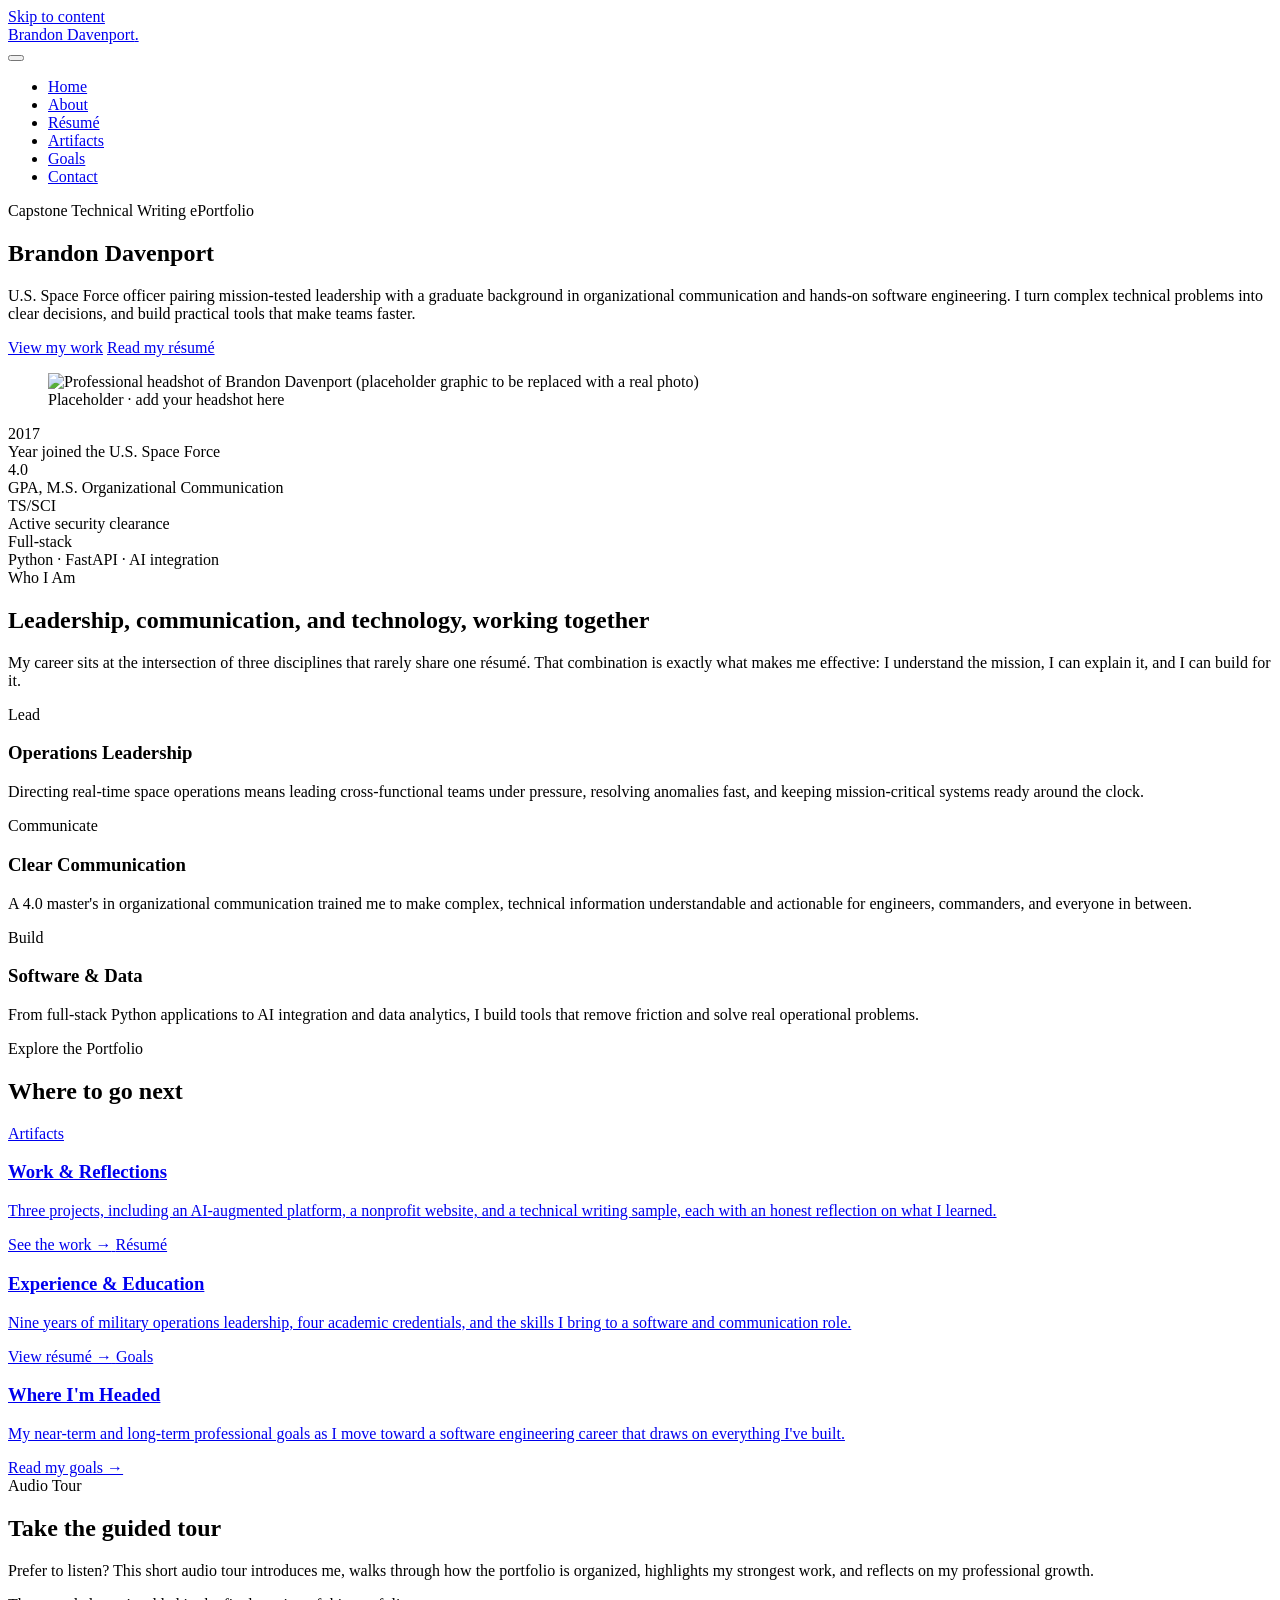
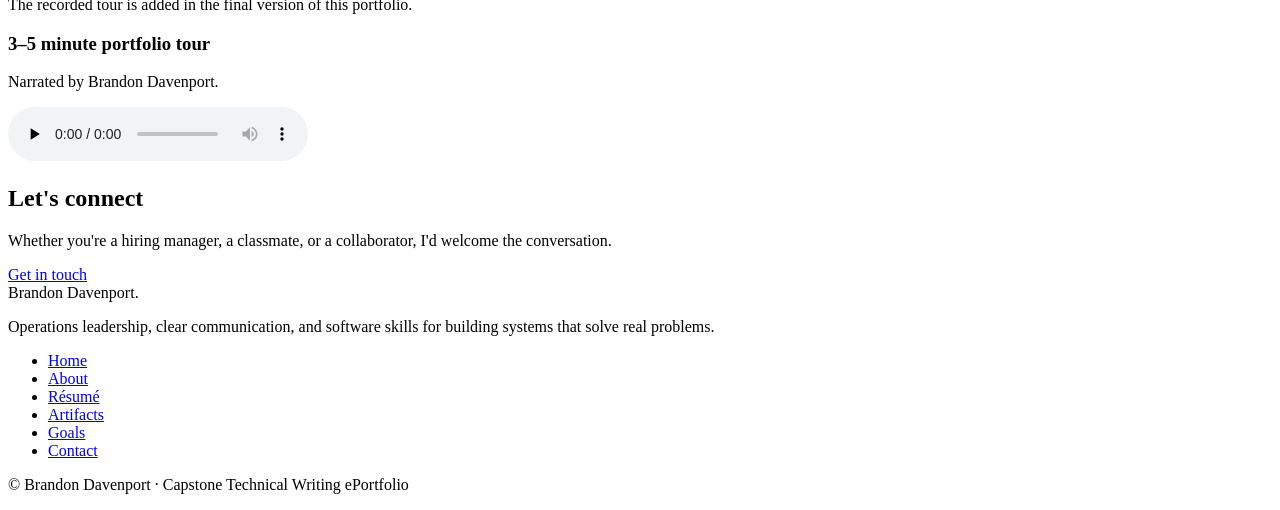
==== index.html @ a46f5ad8 "Add files via upload" ====
<!doctype html>
<html lang="en">
  <head>
    <meta charset="UTF-8" />
    <meta name="viewport" content="width=device-width, initial-scale=1.0" />
    <title>Home | Brandon Davenport ePortfolio</title>
    <meta
      name="description"
      content="The professional ePortfolio of Brandon Davenport, a U.S. Space Force officer, organizational communicator, and software builder. Leadership, clear communication, and technology."
    />
    <link rel="icon" type="image/svg+xml" href="assets/favicon.svg" />
    <link rel="preconnect" href="https://fonts.googleapis.com" />
    <link rel="preconnect" href="https://fonts.gstatic.com" crossorigin />
    <link
      href="https://fonts.googleapis.com/css2?family=Inter:wght@400;500;600;700&family=Source+Serif+4:opsz,wght@8..60,400;8..60,600;8..60,700&display=swap"
      rel="stylesheet"
    />
    <link rel="stylesheet" href="css/styles.css" />
  </head>
  <body>
    <a class="skip-link" href="#main">Skip to content</a>

    <!-- ===== Header / navigation (identical on every page) ===== -->
    <header class="site-header">
      <div class="container header-inner">
        <a href="index.html" class="brand" aria-label="Brandon Davenport home page">
          <span class="brand-name">Brandon Davenport<span class="brand-mark">.</span></span>
        </a>
        <nav class="main-nav" aria-label="Primary">
          <button
            class="nav-toggle"
            id="navToggle"
            aria-expanded="false"
            aria-controls="navMenu"
            aria-label="Open menu"
          >
            <span></span>
          </button>
          <ul class="nav-menu" id="navMenu">
            <li><a href="index.html" aria-current="page">Home</a></li>
            <li><a href="about.html">About</a></li>
            <li><a href="resume.html">Résumé</a></li>
            <li><a href="artifacts.html">Artifacts</a></li>
            <li><a href="goals.html">Goals</a></li>
            <li><a href="contact.html">Contact</a></li>
          </ul>
        </nav>
      </div>
    </header>

    <main id="main">
      <!-- ===== Hero ===== -->
      <section class="hero">
        <div class="container hero-inner">
          <div class="hero-copy">
            <p class="eyebrow">Capstone Technical Writing ePortfolio</p>
            <h1>Brandon Davenport</h1>
            <p class="lead">
              U.S. Space Force officer pairing mission-tested leadership with a
              graduate background in organizational communication and hands-on
              software engineering. I turn complex technical problems into clear
              decisions, and build practical tools that make teams faster.
            </p>
            <div class="hero-actions btn-actions">
              <a href="artifacts.html" class="btn btn-primary">View my work</a>
              <a href="resume.html" class="btn btn-ghost">Read my résumé</a>
            </div>
          </div>
          <figure class="hero-photo">
            <img
              src="assets/placeholder-headshot.svg"
              alt="Professional headshot of Brandon Davenport (placeholder graphic to be replaced with a real photo)"
              width="800"
              height="1000"
            />
            <figcaption>
              <span class="swap-note">Placeholder · add your headshot here</span>
            </figcaption>
          </figure>
        </div>
      </section>

      <!-- ===== Quick facts / stats ===== -->
      <section class="section section--light section--tight">
        <div class="container">
          <div class="stats">
            <div class="stat">
              <div class="num">2017</div>
              <div class="label">Year joined the U.S. Space Force</div>
            </div>
            <div class="stat">
              <div class="num">4.0</div>
              <div class="label">GPA, M.S. Organizational Communication</div>
            </div>
            <div class="stat">
              <div class="num">TS/SCI</div>
              <div class="label">Active security clearance</div>
            </div>
            <div class="stat">
              <div class="num">Full-stack</div>
              <div class="label">Python · FastAPI · AI integration</div>
            </div>
          </div>
        </div>
      </section>

      <!-- ===== Positioning / brand statement ===== -->
      <section class="section section--white">
        <div class="container">
          <div class="section-head center">
            <span class="kicker">Who I Am</span>
            <h2>Leadership, communication, and technology, working together</h2>
            <p class="lead text-muted">
              My career sits at the intersection of three disciplines that rarely
              share one résumé. That combination is exactly what makes me
              effective: I understand the mission, I can explain it, and I can
              build for it.
            </p>
          </div>

          <div class="grid grid-3">
            <article class="card">
              <span class="card-tag">Lead</span>
              <h3>Operations Leadership</h3>
              <p>
                Directing real-time space operations means leading
                cross-functional teams under pressure, resolving anomalies fast,
                and keeping mission-critical systems ready around the clock.
              </p>
            </article>
            <article class="card">
              <span class="card-tag">Communicate</span>
              <h3>Clear Communication</h3>
              <p>
                A 4.0 master's in organizational communication trained me to make
                complex, technical information understandable and actionable for
                engineers, commanders, and everyone in between.
              </p>
            </article>
            <article class="card">
              <span class="card-tag">Build</span>
              <h3>Software &amp; Data</h3>
              <p>
                From full-stack Python applications to AI integration and data
                analytics, I build tools that remove friction and solve real
                operational problems.
              </p>
            </article>
          </div>
        </div>
      </section>

      <!-- ===== Explore cards ===== -->
      <section class="section section--light">
        <div class="container">
          <div class="section-head center">
            <span class="kicker">Explore the Portfolio</span>
            <h2>Where to go next</h2>
          </div>
          <div class="grid grid-3">
            <a class="card" href="artifacts.html">
              <span class="card-tag">Artifacts</span>
              <h3>Work &amp; Reflections</h3>
              <p>
                Three projects, including an AI-augmented platform, a nonprofit
                website, and a technical writing sample, each with an honest
                reflection on what I learned.
              </p>
              <span class="card-link">See the work &rarr;</span>
            </a>
            <a class="card" href="resume.html">
              <span class="card-tag">Résumé</span>
              <h3>Experience &amp; Education</h3>
              <p>
                Nine years of military operations leadership, four academic
                credentials, and the skills I bring to a software and
                communication role.
              </p>
              <span class="card-link">View résumé &rarr;</span>
            </a>
            <a class="card" href="goals.html">
              <span class="card-tag">Goals</span>
              <h3>Where I'm Headed</h3>
              <p>
                My near-term and long-term professional goals as I move toward a
                software engineering career that draws on everything I've built.
              </p>
              <span class="card-link">Read my goals &rarr;</span>
            </a>
          </div>
        </div>
      </section>

      <!-- ===== Audio tour ===== -->
      <section class="section section--dark">
        <div class="container">
          <div class="media media-2">
            <div>
              <span class="kicker">Audio Tour</span>
              <h2>Take the guided tour</h2>
              <p>
                Prefer to listen? This short audio tour introduces me, walks
                through how the portfolio is organized, highlights my strongest
                work, and reflects on my professional growth.
              </p>
              <p class="text-muted" style="color: var(--on-navy-soft)">
                The recorded tour is added in the final version of this portfolio.
              </p>
            </div>
            <div class="audio-card">
              <h3>3–5 minute portfolio tour</h3>
              <p>Narrated by Brandon Davenport.</p>
              <audio controls preload="none">
                <source src="assets/audio/tour.mp3" type="audio/mpeg" />
                Your browser does not support the audio element. The tour will be
                available as an MP3 in the final version.
              </audio>
            </div>
          </div>
        </div>
      </section>

      <!-- ===== Contact CTA ===== -->
      <section class="section section--white section--tight">
        <div class="container center">
          <h2>Let's connect</h2>
          <p class="prose center text-muted">
            Whether you're a hiring manager, a classmate, or a collaborator, I'd
            welcome the conversation.
          </p>
          <div class="btn-actions" style="justify-content: center">
            <a href="contact.html" class="btn btn-outline">Get in touch</a>
          </div>
        </div>
      </section>
    </main>

    <!-- ===== Footer (identical on every page) ===== -->
    <footer class="site-footer">
      <div class="container footer-inner">
        <div class="footer-brand">
          <span class="brand-name">Brandon Davenport<span class="brand-mark">.</span></span>
          <p class="footer-tagline">
            Operations leadership, clear communication, and software skills for
            building systems that solve real problems.
          </p>
        </div>
        <nav class="footer-nav" aria-label="Footer">
          <ul>
            <li><a href="index.html">Home</a></li>
            <li><a href="about.html">About</a></li>
            <li><a href="resume.html">Résumé</a></li>
            <li><a href="artifacts.html">Artifacts</a></li>
            <li><a href="goals.html">Goals</a></li>
            <li><a href="contact.html">Contact</a></li>
          </ul>
        </nav>
      </div>
      <div class="footer-bar">
        <div class="container">
          <p>&copy; <span id="year"></span> Brandon Davenport · Capstone Technical Writing ePortfolio</p>
        </div>
      </div>
    </footer>

    <script src="js/main.js"></script>
  </body>
</html>
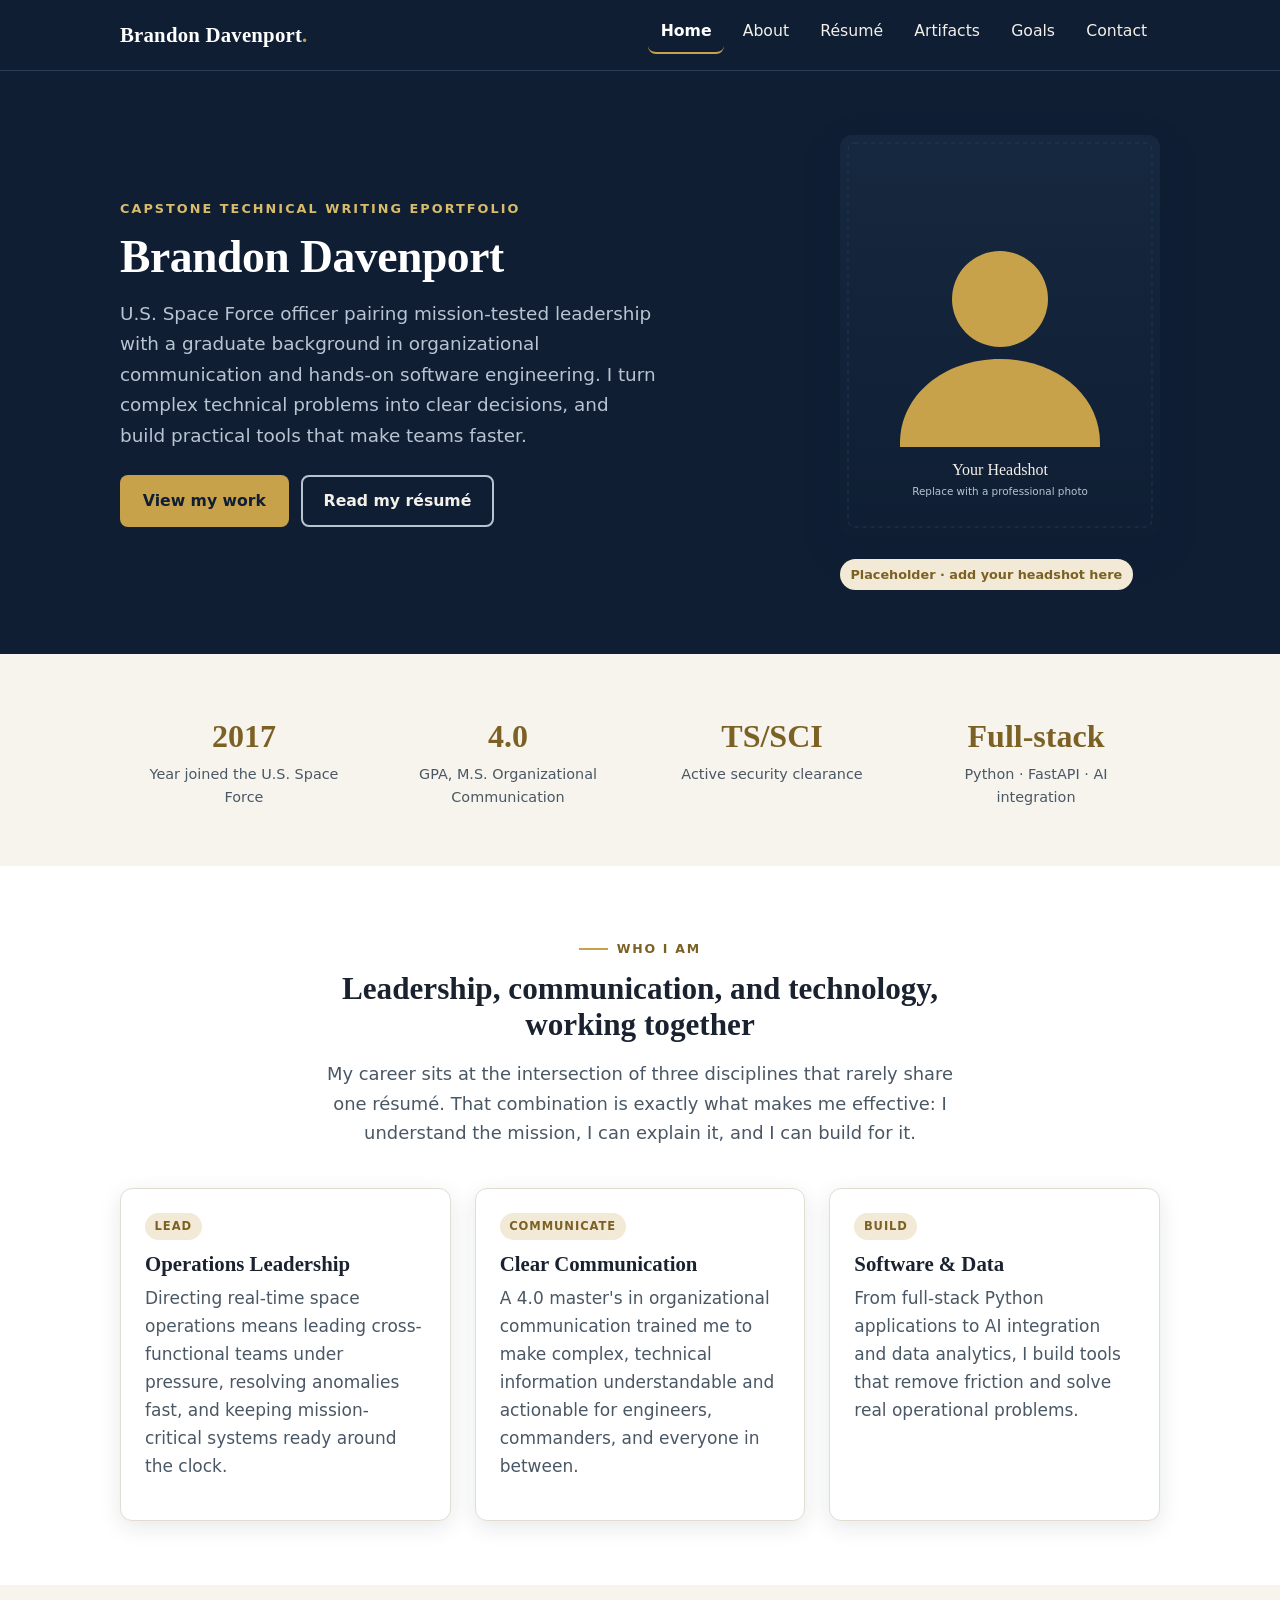
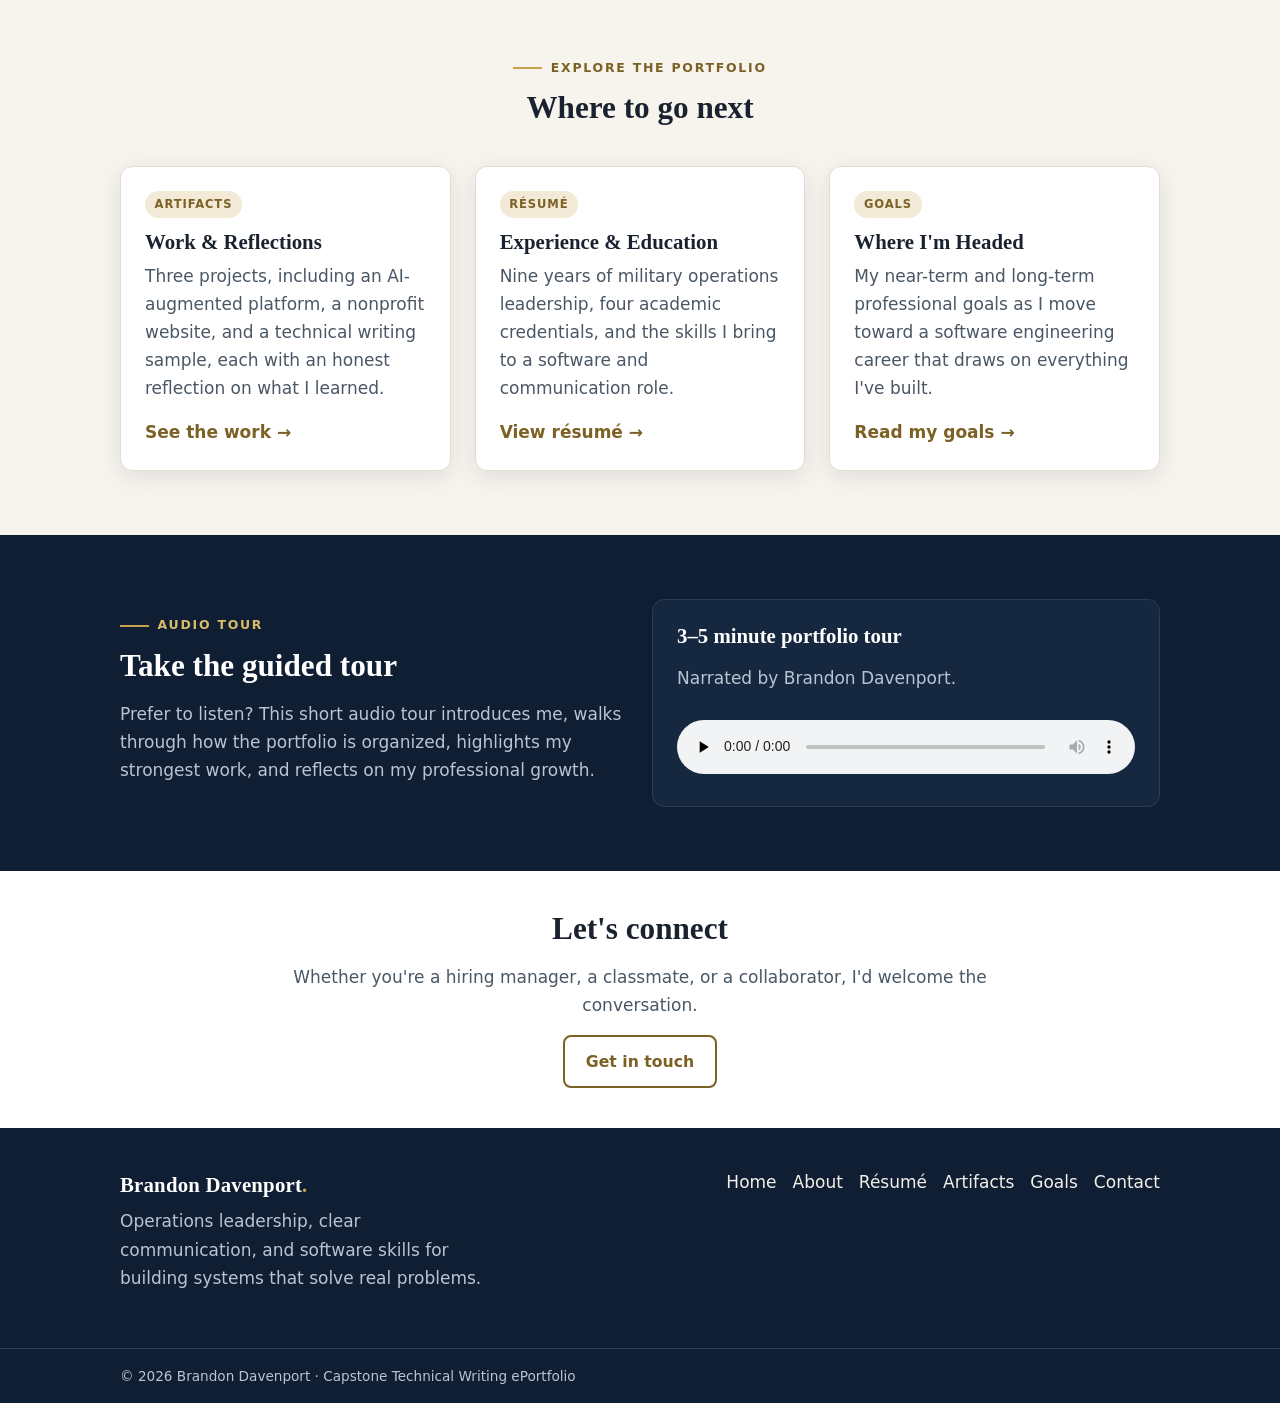
==== commit ccf12ff5: "Update index.html" ====
--- a/index.html
+++ b/index.html
@@ -203,9 +203,7 @@
                 through how the portfolio is organized, highlights my strongest
                 work, and reflects on my professional growth.
               </p>
-              <p class="text-muted" style="color: var(--on-navy-soft)">
-                The recorded tour is added in the final version of this portfolio.
-              </p>
+
             </div>
             <div class="audio-card">
               <h3>3–5 minute portfolio tour</h3>
--- a/css/styles.css
+++ b/css/styles.css
@@ -0,0 +1,456 @@
+/* =========================================================================
+   Brandon Davenport — ePortfolio
+   Shared stylesheet (single source of truth for all pages)
+   Theme: navy + warm gold · Source Serif 4 headings + Inter body
+   ========================================================================= */
+
+/* ---------- Design tokens ---------- */
+:root {
+  /* Background colors (two backgrounds, per rubric) */
+  --navy: #0f1e33;          /* dark background: header, footer, dark bands */
+  --navy-700: #16283f;      /* elevated dark surface */
+  --navy-600: #1d3350;      /* mid navy */
+  --cream: #f7f4ee;         /* light background: main content */
+  --white: #ffffff;         /* cards on cream */
+
+  /* Accent colors (one/two, per rubric) */
+  --gold: #c8a24b;          /* brand gold — use on dark backgrounds */
+  --gold-bright: #d9bc6a;   /* gold hover on dark */
+  --gold-deep: #7c6124;     /* accent for text/links on LIGHT backgrounds (WCAG AA ≥4.5) */
+  --slate: #48566a;         /* muted secondary text on light */
+
+  /* Text colors */
+  --ink: #1a2230;           /* primary text on light */
+  --ink-soft: #4a5765;      /* secondary text on light */
+  --on-navy: #f3f0e9;       /* primary text on navy */
+  --on-navy-soft: #b9c4d2;  /* secondary text on navy */
+
+  /* Borders / lines */
+  --line: #e2ddd1;          /* hairline on cream */
+  --line-navy: #2a3d57;     /* hairline on navy */
+
+  /* Typography */
+  --font-head: "Source Serif 4", Georgia, "Times New Roman", serif;
+  --font-body: "Inter", system-ui, -apple-system, "Segoe UI", Roboto, sans-serif;
+
+  /* Fluid type scale (H1 > H2 > H3 > body, well above 14pt minimum) */
+  --fs-h1: clamp(2rem, 1.3rem + 3vw, 2.85rem);
+  --fs-h2: clamp(1.5rem, 1.15rem + 1.5vw, 1.95rem);
+  --fs-h3: 1.3rem;
+  --fs-body: 1.0625rem;     /* 17px */
+  --fs-small: 0.9rem;
+  --lh-body: 1.65;
+
+  /* Spacing scale */
+  --sp-2xs: 0.25rem;
+  --sp-xs: 0.5rem;
+  --sp-sm: 0.75rem;
+  --sp-md: 1rem;
+  --sp-lg: 1.5rem;
+  --sp-xl: 2.5rem;
+  --sp-2xl: 4rem;
+  --sp-3xl: 6rem;
+
+  /* Layout */
+  --container: 1080px;
+  --measure: 68ch;          /* comfortable reading width */
+  --radius: 12px;
+  --radius-sm: 8px;
+  --shadow: 0 6px 22px rgba(15, 30, 51, 0.10);
+  --shadow-lg: 0 14px 40px rgba(15, 30, 51, 0.16);
+  --focus: 3px solid var(--gold-deep);
+}
+
+/* ---------- Reset / base ---------- */
+*, *::before, *::after { box-sizing: border-box; }
+
+html { scroll-behavior: smooth; }
+@media (prefers-reduced-motion: reduce) {
+  html { scroll-behavior: auto; }
+  * { animation-duration: 0.001ms !important; transition-duration: 0.001ms !important; }
+}
+
+body {
+  margin: 0;
+  font-family: var(--font-body);
+  font-size: var(--fs-body);
+  line-height: var(--lh-body);
+  color: var(--ink);
+  background: var(--cream);
+  -webkit-font-smoothing: antialiased;
+  text-rendering: optimizeLegibility;
+}
+
+img { max-width: 100%; height: auto; display: block; }
+
+h1, h2, h3, h4 {
+  font-family: var(--font-head);
+  line-height: 1.15;
+  color: var(--ink);
+  margin: 0 0 var(--sp-md);
+  font-weight: 600;
+}
+h1 { font-size: var(--fs-h1); letter-spacing: -0.01em; }
+h2 { font-size: var(--fs-h2); }
+h3 { font-size: var(--fs-h3); }
+
+p { margin: 0 0 var(--sp-md); }
+ul, ol { margin: 0 0 var(--sp-md); padding-left: 1.35rem; }
+li { margin-bottom: 0.4rem; }
+
+a { color: var(--gold-deep); text-underline-offset: 3px; text-decoration-thickness: 1px; }
+a:hover { color: var(--ink); }
+
+strong { font-weight: 700; }
+
+/* ---------- Accessibility helpers ---------- */
+.visually-hidden {
+  position: absolute; width: 1px; height: 1px; padding: 0; margin: -1px;
+  overflow: hidden; clip: rect(0 0 0 0); white-space: nowrap; border: 0;
+}
+
+.skip-link {
+  position: absolute; left: 0.5rem; top: -3rem;
+  background: var(--gold); color: var(--navy); font-weight: 600;
+  padding: 0.6rem 1rem; border-radius: 0 0 var(--radius-sm) var(--radius-sm);
+  z-index: 200; transition: top 0.15s ease;
+}
+.skip-link:focus { top: 0; color: var(--navy); outline: var(--focus); outline-offset: 2px; }
+
+:focus-visible { outline: var(--focus); outline-offset: 2px; border-radius: 3px; }
+
+/* ---------- Layout ---------- */
+.container {
+  width: 100%; max-width: var(--container);
+  margin-inline: auto; padding-inline: 1.25rem;
+}
+.section { padding-block: var(--sp-2xl); }
+.section--tight { padding-block: var(--sp-xl); }
+.section--light { background: var(--cream); }
+.section--white { background: var(--white); }
+.section--dark { background: var(--navy); color: var(--on-navy); }
+.section--dark h1, .section--dark h2, .section--dark h3 { color: var(--white); }
+.section--dark p { color: var(--on-navy-soft); }
+.section--dark a { color: var(--gold-bright); }
+.section--dark a:hover { color: var(--white); }
+
+.prose { max-width: var(--measure); }
+.prose p, .prose li { color: var(--ink-soft); }
+.center { text-align: center; margin-inline: auto; }
+
+/* Section heading block */
+.section-head { margin-bottom: var(--sp-xl); }
+.section-head.center { max-width: 60ch; }
+
+.kicker {
+  display: inline-flex; align-items: center; gap: 0.55rem;
+  font-family: var(--font-body); font-size: 0.78rem; font-weight: 700;
+  letter-spacing: 0.14em; text-transform: uppercase;
+  color: var(--gold-deep); margin-bottom: var(--sp-sm);
+}
+.kicker::before {
+  content: ""; width: 1.8rem; height: 2px; background: var(--gold); display: inline-block;
+}
+.section--dark .kicker { color: var(--gold-bright); }
+.center .kicker { justify-content: center; }
+
+/* ---------- Header / navigation (repeated on every page) ---------- */
+.site-header {
+  position: sticky; top: 0; z-index: 100;
+  background: var(--navy);
+  border-bottom: 1px solid var(--line-navy);
+}
+.header-inner {
+  display: flex; align-items: center; justify-content: space-between;
+  gap: var(--sp-md); min-height: 70px;
+}
+.brand { display: inline-flex; align-items: baseline; gap: 0.5rem; text-decoration: none; }
+.brand-name {
+  font-family: var(--font-head); font-size: 1.3rem; font-weight: 600;
+  color: var(--white); letter-spacing: 0.01em;
+}
+.brand-mark { color: var(--gold); }
+.brand:hover .brand-name { color: var(--gold-bright); }
+
+.main-nav { display: flex; align-items: center; }
+.nav-menu {
+  list-style: none; display: flex; gap: 0.35rem; margin: 0; padding: 0;
+}
+.nav-menu a {
+  display: inline-block; padding: 0.5rem 0.8rem; border-radius: var(--radius-sm);
+  color: var(--on-navy); text-decoration: none; font-weight: 500; font-size: 0.98rem;
+  border-bottom: 2px solid transparent;
+}
+.nav-menu a:hover { color: var(--white); background: var(--navy-700); }
+.nav-menu a[aria-current="page"] {
+  color: var(--white); border-bottom-color: var(--gold); font-weight: 600;
+}
+
+.nav-toggle {
+  display: none; width: 44px; height: 44px; background: transparent;
+  border: 1px solid var(--line-navy); border-radius: var(--radius-sm);
+  cursor: pointer; padding: 0; align-items: center; justify-content: center;
+}
+.nav-toggle span, .nav-toggle span::before, .nav-toggle span::after {
+  content: ""; display: block; width: 20px; height: 2px; background: var(--on-navy);
+  position: relative; transition: transform 0.2s ease, opacity 0.2s ease;
+}
+.nav-toggle span::before { position: absolute; top: -6px; }
+.nav-toggle span::after { position: absolute; top: 6px; }
+.nav-toggle[aria-expanded="true"] span { background: transparent; }
+.nav-toggle[aria-expanded="true"] span::before { transform: translateY(6px) rotate(45deg); }
+.nav-toggle[aria-expanded="true"] span::after { transform: translateY(-6px) rotate(-45deg); }
+
+@media (max-width: 760px) {
+  .nav-toggle { display: inline-flex; }
+  .nav-menu {
+    position: absolute; left: 0; right: 0; top: 100%;
+    flex-direction: column; gap: 0; background: var(--navy);
+    border-bottom: 1px solid var(--line-navy);
+    padding: var(--sp-xs) 1.25rem var(--sp-md);
+    max-height: 0; overflow: hidden; visibility: hidden;
+  }
+  .nav-menu.open { max-height: 60vh; visibility: visible; }
+  .nav-menu a { display: block; padding: 0.75rem 0.5rem; border-bottom: 1px solid var(--line-navy); }
+  .nav-menu a[aria-current="page"] { border-bottom-color: var(--gold); }
+  .main-nav { position: static; }
+  .site-header .container { position: relative; }
+}
+
+/* ---------- Buttons ---------- */
+.btn {
+  display: inline-flex; align-items: center; gap: 0.5rem;
+  font-family: var(--font-body); font-weight: 600; font-size: 0.98rem;
+  padding: 0.7rem 1.3rem; border-radius: var(--radius-sm); border: 2px solid transparent;
+  cursor: pointer; text-decoration: none; transition: transform 0.12s ease, background 0.2s ease;
+}
+.btn:hover { transform: translateY(-1px); }
+.btn-primary { background: var(--gold); color: var(--navy); }
+.btn-primary:hover { background: var(--gold-bright); color: var(--navy); }
+.btn-ghost { background: transparent; border-color: var(--on-navy-soft); color: var(--on-navy); }
+.btn-ghost:hover { border-color: var(--gold); color: var(--white); }
+.btn-outline { background: transparent; border-color: var(--gold-deep); color: var(--gold-deep); }
+.btn-outline:hover { background: var(--gold-deep); color: var(--white); }
+.btn-actions { display: flex; flex-wrap: wrap; gap: var(--sp-sm); }
+
+/* ---------- Hero ---------- */
+.hero { background: var(--navy); color: var(--on-navy); overflow: hidden; }
+.hero-inner {
+  display: grid; grid-template-columns: 1.3fr 0.9fr; gap: var(--sp-xl);
+  align-items: center; padding-block: var(--sp-2xl);
+}
+.hero .eyebrow {
+  font-size: 0.8rem; font-weight: 700; letter-spacing: 0.16em; text-transform: uppercase;
+  color: var(--gold-bright); margin-bottom: var(--sp-sm);
+}
+.hero h1 { color: var(--white); margin-bottom: var(--sp-md); }
+.hero .lead { color: var(--on-navy-soft); font-size: 1.15rem; max-width: 46ch; }
+.hero .hero-actions { margin-top: var(--sp-lg); }
+.hero-photo { margin: 0; max-width: 320px; justify-self: end; }
+.hero-photo img {
+  border-radius: var(--radius); box-shadow: var(--shadow-lg);
+  aspect-ratio: 4 / 5; object-fit: cover;
+}
+.hero-photo figcaption { margin-top: var(--sp-sm); }
+@media (max-width: 820px) {
+  .hero-inner { grid-template-columns: 1fr; text-align: left; }
+  .hero-photo { justify-self: start; max-width: 260px; order: -1; }
+}
+
+/* ---------- Cards / grids ---------- */
+.grid { display: grid; gap: var(--sp-lg); }
+.grid-2 { grid-template-columns: repeat(2, 1fr); }
+.grid-3 { grid-template-columns: repeat(3, 1fr); }
+.grid-auto { grid-template-columns: repeat(auto-fit, minmax(240px, 1fr)); }
+@media (max-width: 760px) { .grid-2, .grid-3 { grid-template-columns: 1fr; } }
+
+.card {
+  background: var(--white); border: 1px solid var(--line); border-radius: var(--radius);
+  padding: var(--sp-lg); box-shadow: var(--shadow);
+  transition: transform 0.15s ease, box-shadow 0.2s ease;
+  display: flex; flex-direction: column;
+}
+.card h3 { margin-bottom: var(--sp-xs); }
+.card p { color: var(--ink-soft); }
+a.card { text-decoration: none; color: inherit; }
+a.card:hover { transform: translateY(-4px); box-shadow: var(--shadow-lg); }
+.card-tag {
+  align-self: flex-start; font-size: 0.72rem; font-weight: 700; letter-spacing: 0.08em;
+  text-transform: uppercase; color: var(--gold-deep); background: #f2ead6;
+  padding: 0.25rem 0.6rem; border-radius: 999px; margin-bottom: var(--sp-sm);
+}
+.card-link {
+  margin-top: auto; font-weight: 600; color: var(--gold-deep);
+  display: inline-flex; align-items: center; gap: 0.35rem;
+}
+a.card:hover .card-link { color: var(--ink); }
+
+/* Stat / highlight row */
+.stats { display: grid; grid-template-columns: repeat(auto-fit, minmax(150px, 1fr)); gap: var(--sp-md); }
+.stat { text-align: center; padding: var(--sp-md); }
+.stat .num { font-family: var(--font-head); font-size: 2rem; color: var(--gold-deep); font-weight: 700; }
+.section--dark .stat .num { color: var(--gold-bright); }
+.stat .label { font-size: 0.9rem; color: var(--ink-soft); }
+.section--dark .stat .label { color: var(--on-navy-soft); }
+
+/* ---------- Media / photo placeholders ---------- */
+.media { display: grid; gap: var(--sp-lg); align-items: center; }
+.media-2 { grid-template-columns: 1fr 1fr; }
+.media-portrait { grid-template-columns: 0.8fr 1.2fr; }
+@media (max-width: 760px) { .media-2, .media-portrait { grid-template-columns: 1fr; } }
+
+figure { margin: 0; }
+figure img { border-radius: var(--radius); box-shadow: var(--shadow); }
+figcaption { font-size: var(--fs-small); color: var(--ink-soft); margin-top: var(--sp-sm); }
+.section--dark figcaption { color: var(--on-navy-soft); }
+
+/* Placeholder note badge that sits under swap-me images */
+.swap-note {
+  display: inline-flex; align-items: center; gap: 0.4rem; margin-top: var(--sp-sm);
+  font-size: 0.8rem; font-weight: 600; color: var(--gold-deep);
+  background: #f2ead6; padding: 0.3rem 0.65rem; border-radius: 999px;
+}
+
+/* ---------- Tables (required list/table element) ---------- */
+.table-wrap { overflow-x: auto; border-radius: var(--radius); box-shadow: var(--shadow); }
+table.data {
+  width: 100%; border-collapse: collapse; background: var(--white);
+  font-size: 0.98rem; min-width: 460px;
+}
+table.data caption {
+  text-align: left; font-family: var(--font-head); font-size: 1.15rem;
+  color: var(--ink); padding: var(--sp-md); background: var(--white);
+}
+table.data th, table.data td {
+  padding: 0.85rem 1rem; text-align: left; border-bottom: 1px solid var(--line);
+}
+table.data thead th {
+  background: var(--navy); color: var(--white); font-weight: 600;
+  font-family: var(--font-body); letter-spacing: 0.02em;
+}
+table.data tbody tr:nth-child(even) { background: #faf8f3; }
+table.data tbody tr:last-child td { border-bottom: none; }
+
+/* ---------- Definition / feature lists ---------- */
+.feature-list { list-style: none; padding: 0; margin: 0; display: grid; gap: var(--sp-sm); }
+.feature-list li {
+  position: relative; padding-left: 1.75rem; color: var(--ink-soft); margin: 0;
+}
+.feature-list li::before {
+  content: ""; position: absolute; left: 0; top: 0.55em; width: 0.7rem; height: 0.7rem;
+  background: var(--gold); border-radius: 2px; transform: rotate(45deg);
+}
+.section--dark .feature-list li { color: var(--on-navy-soft); }
+
+/* Timeline / experience entries */
+.entry { padding: var(--sp-lg) 0; border-bottom: 1px solid var(--line); }
+.entry:last-child { border-bottom: none; }
+.entry-head { display: flex; flex-wrap: wrap; justify-content: space-between; gap: 0.5rem; }
+.entry-role { font-family: var(--font-head); font-size: 1.2rem; color: var(--ink); margin: 0; }
+.entry-org { color: var(--gold-deep); font-weight: 600; }
+.entry-meta { color: var(--ink-soft); font-size: 0.9rem; white-space: nowrap; }
+
+/* ---------- Reflection blocks (artifacts) ---------- */
+.reflection {
+  background: #fbf9f4; border-left: 4px solid var(--gold);
+  border-radius: 0 var(--radius) var(--radius) 0;
+  padding: var(--sp-lg); margin: var(--sp-lg) 0;
+}
+.reflection h3 { color: var(--gold-deep); margin-bottom: var(--sp-sm); }
+.reflection p:last-child { margin-bottom: 0; }
+
+.stepflow { list-style: none; counter-reset: step; padding: 0; display: grid; gap: var(--sp-md); }
+.stepflow li { position: relative; padding-left: 3rem; margin: 0; color: var(--ink-soft); }
+.stepflow li::before {
+  counter-increment: step; content: counter(step);
+  position: absolute; left: 0; top: -0.1rem;
+  width: 2rem; height: 2rem; border-radius: 50%;
+  background: var(--navy); color: var(--white);
+  display: grid; place-items: center; font-weight: 700; font-family: var(--font-head);
+}
+
+/* ---------- Audio tour ---------- */
+.audio-card {
+  background: var(--navy-700); border: 1px solid var(--line-navy);
+  border-radius: var(--radius); padding: var(--sp-lg); color: var(--on-navy);
+}
+.audio-card h3 { color: var(--white); }
+.audio-card p { color: var(--on-navy-soft); }
+.audio-card audio { width: 100%; margin-top: var(--sp-sm); }
+
+/* ---------- Forms ---------- */
+.form-grid { display: grid; gap: var(--sp-md); max-width: 560px; }
+.field { display: grid; gap: 0.35rem; }
+.field label { font-weight: 600; color: var(--ink); }
+.field .hint { font-size: 0.85rem; color: var(--ink-soft); }
+.field input, .field textarea {
+  font-family: var(--font-body); font-size: 1rem; color: var(--ink);
+  padding: 0.7rem 0.8rem; border: 1.5px solid var(--line);
+  border-radius: var(--radius-sm); background: var(--white); width: 100%;
+}
+.field input:focus, .field textarea:focus {
+  outline: var(--focus); outline-offset: 1px; border-color: var(--gold-deep);
+}
+.field textarea { min-height: 140px; resize: vertical; }
+.req { color: var(--gold-deep); }
+
+.contact-methods { display: grid; gap: var(--sp-md); }
+.contact-method { display: flex; gap: 0.75rem; align-items: flex-start; }
+.contact-method .ico {
+  flex: none; width: 42px; height: 42px; border-radius: 10px;
+  background: #f2ead6; color: var(--gold-deep); display: grid; place-items: center;
+}
+.contact-method .ico svg { width: 22px; height: 22px; }
+
+/* ---------- Footer (repeated on every page) ---------- */
+.site-footer { background: var(--navy); color: var(--on-navy-soft); }
+.footer-inner {
+  display: flex; flex-wrap: wrap; justify-content: space-between; gap: var(--sp-lg);
+  padding-block: var(--sp-xl);
+}
+.footer-brand .brand-name { color: var(--white); }
+.footer-tagline { color: var(--on-navy-soft); margin-top: 0.35rem; max-width: 34ch; }
+.footer-nav ul { list-style: none; display: flex; flex-wrap: wrap; gap: var(--sp-md); margin: 0; padding: 0; }
+.footer-nav a { color: var(--on-navy); text-decoration: none; }
+.footer-nav a:hover { color: var(--gold-bright); }
+.footer-bar { border-top: 1px solid var(--line-navy); }
+.footer-bar .container { padding-block: var(--sp-md); }
+.footer-bar p { margin: 0; font-size: 0.85rem; color: var(--on-navy-soft); }
+
+/* ---------- Artifact detail meta + pager ---------- */
+.artifact-meta {
+  display: flex; flex-wrap: wrap; gap: var(--sp-md) var(--sp-xl); margin-top: var(--sp-lg);
+  padding: 0; list-style: none;
+}
+.artifact-meta div { margin: 0; }
+.artifact-meta dt {
+  font-size: 0.72rem; text-transform: uppercase; letter-spacing: 0.12em;
+  font-weight: 700; color: var(--gold-bright); margin-bottom: 0.15rem;
+}
+.artifact-meta dd { margin: 0; color: var(--on-navy); font-weight: 500; }
+
+.pager {
+  display: flex; justify-content: space-between; align-items: center;
+  flex-wrap: wrap; gap: var(--sp-md); margin-top: var(--sp-xl);
+  padding-top: var(--sp-lg); border-top: 1px solid var(--line);
+}
+.pager a { font-weight: 600; text-decoration: none; }
+.pager .prev::before { content: "\2190 \00a0"; }
+.pager .next::after { content: "\00a0 \2192"; }
+
+.screenshot-frame {
+  border: 1px solid var(--line); border-radius: var(--radius); overflow: hidden;
+  box-shadow: var(--shadow-lg); background: var(--white);
+}
+.screenshot-frame img { display: block; width: 100%; }
+.screenshot-link { display: block; }
+.screenshot-link img { transition: transform 0.35s ease; }
+.screenshot-link:hover img { transform: scale(1.02); }
+.screenshot-link:focus-visible { outline: var(--focus); outline-offset: 3px; }
+
+/* ---------- Utility ---------- */
+.mt-0 { margin-top: 0; }
+.mb-0 { margin-bottom: 0; }
+.lead { font-size: 1.12rem; }
+.text-muted { color: var(--ink-soft); }
+.divider { height: 1px; background: var(--line); border: 0; margin: var(--sp-xl) 0; }
